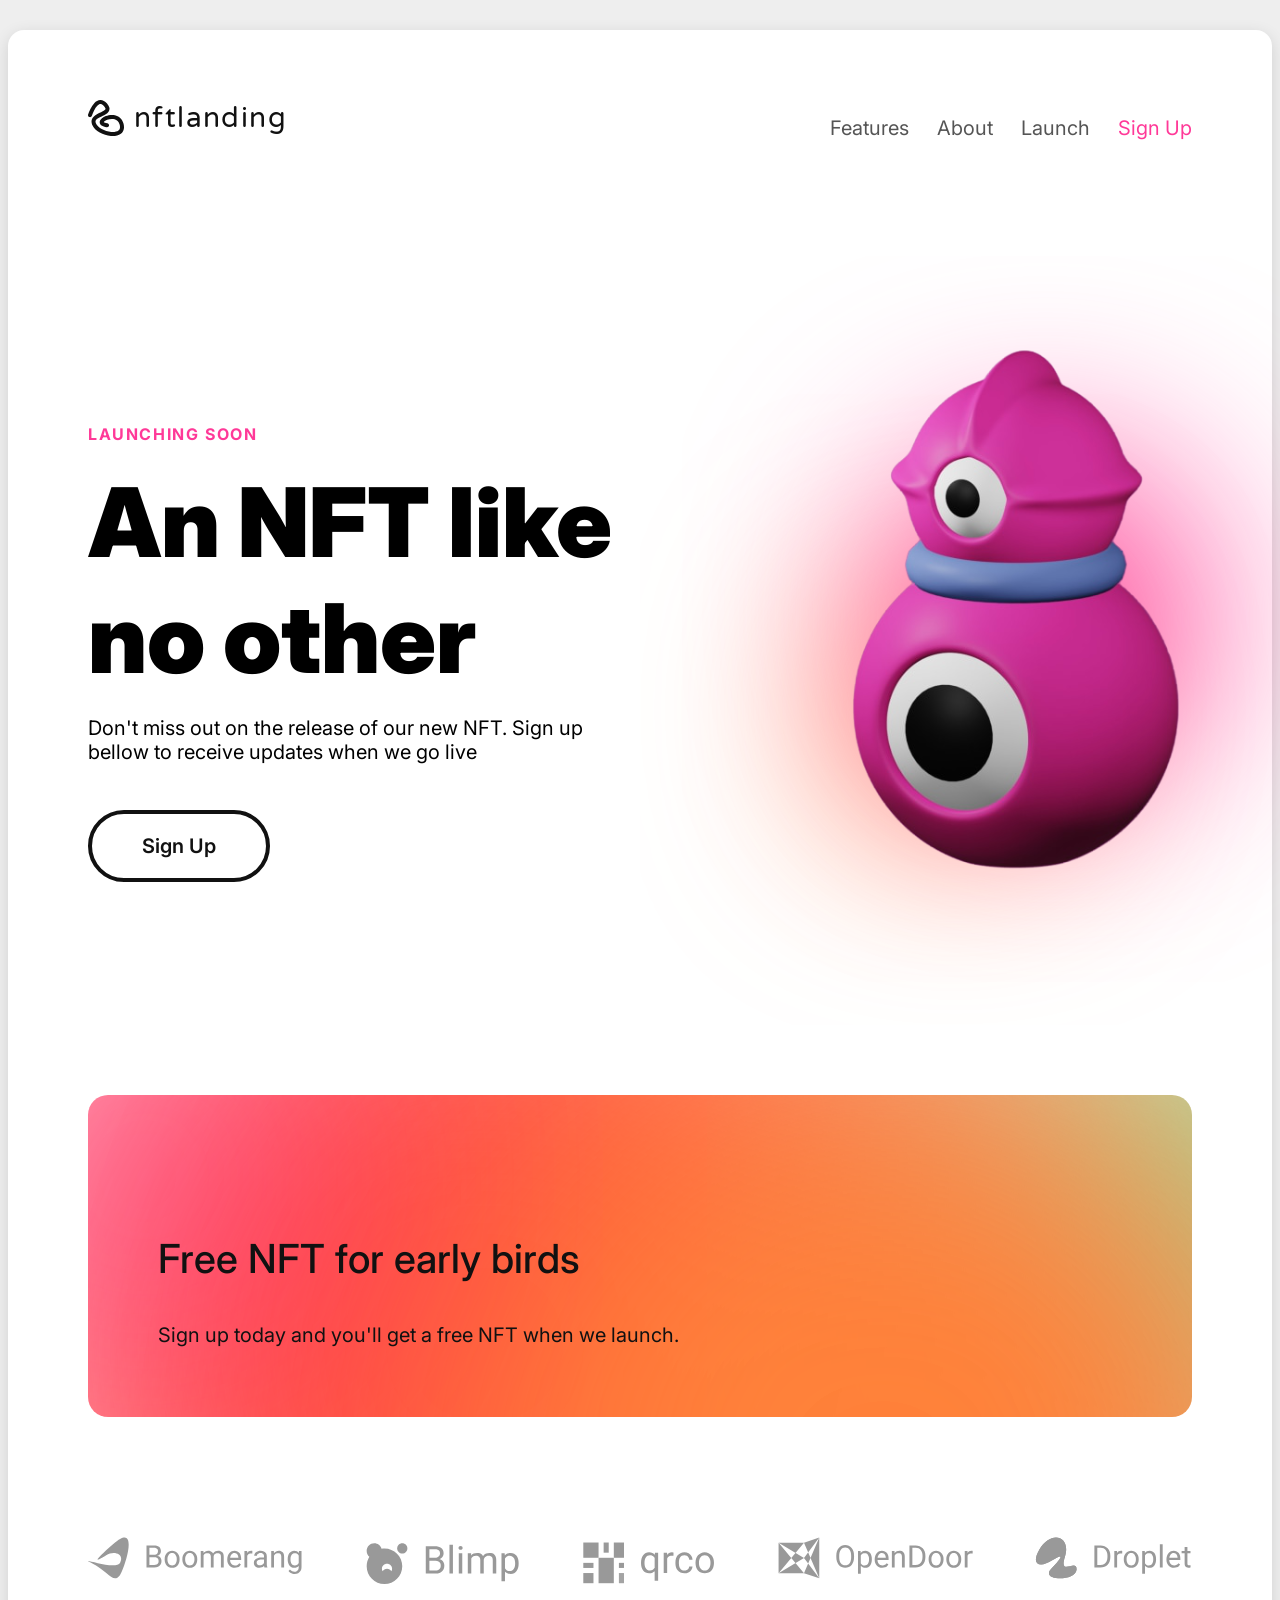
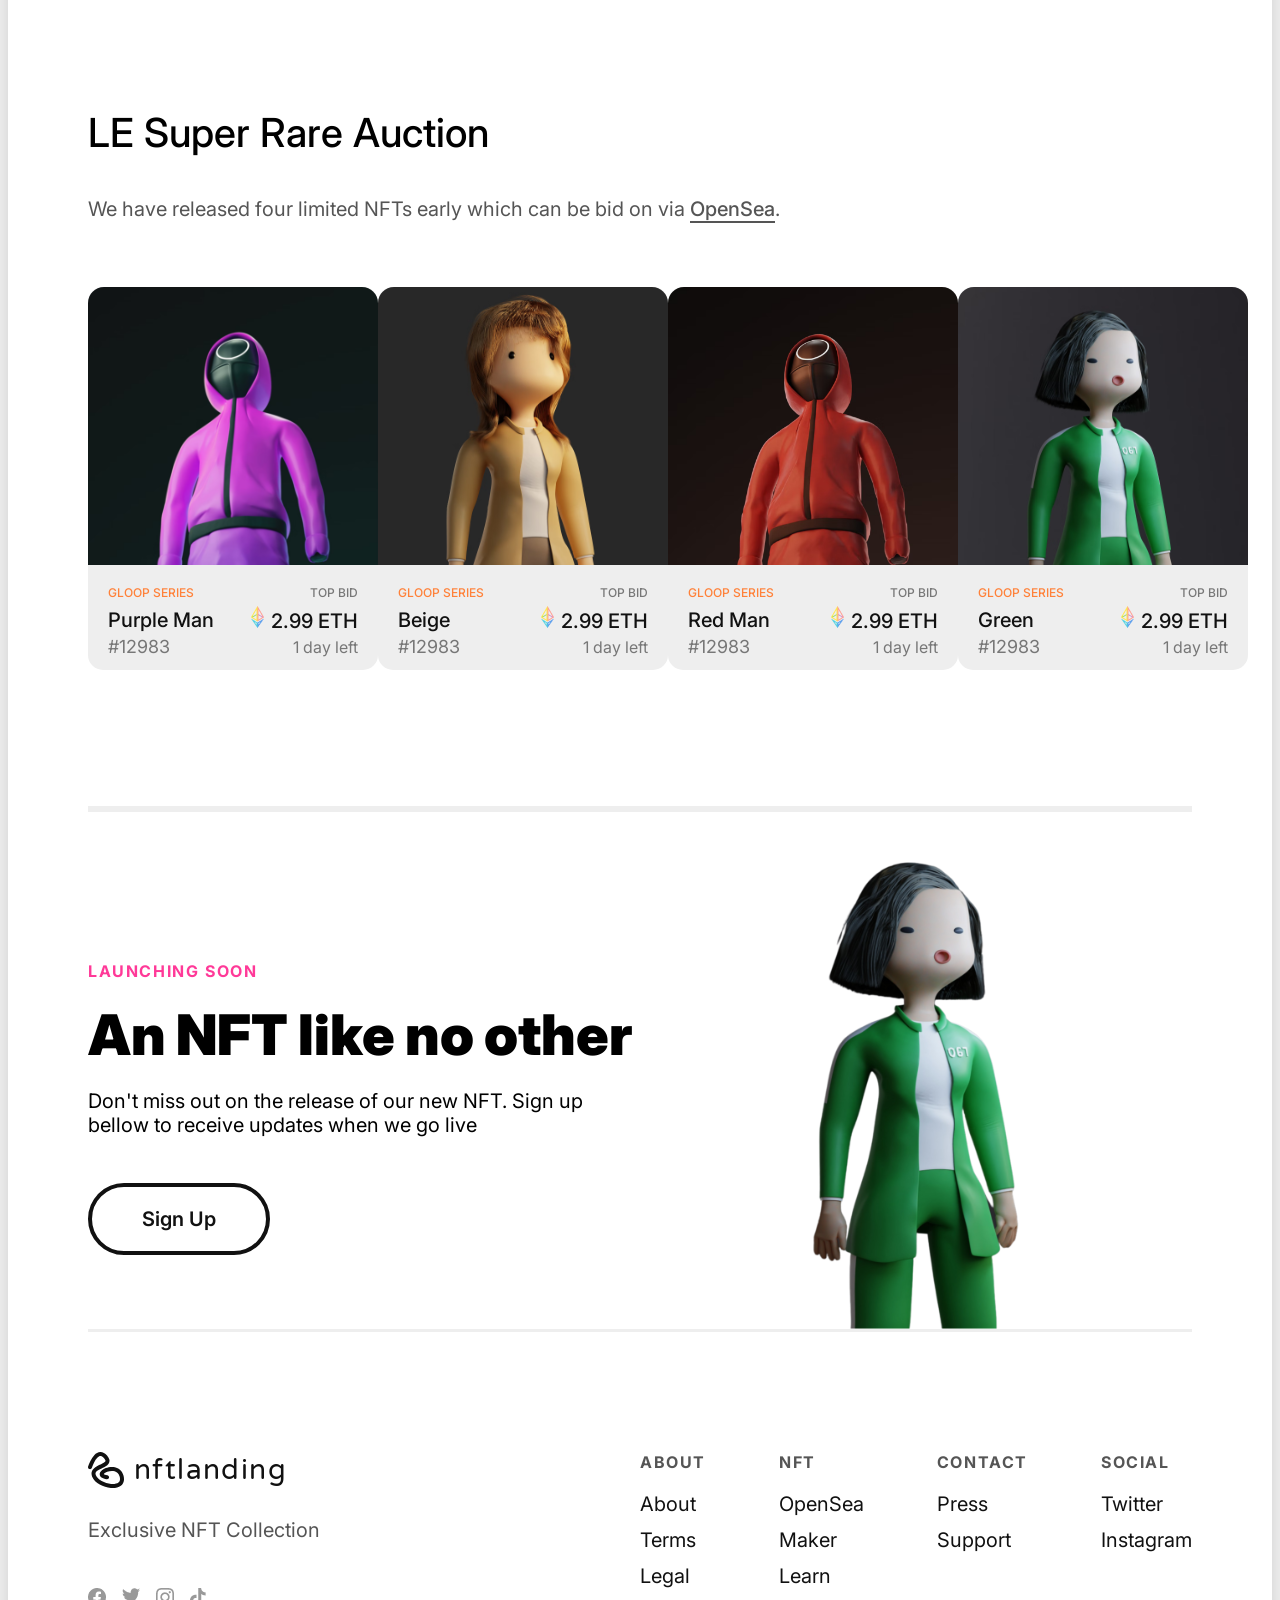
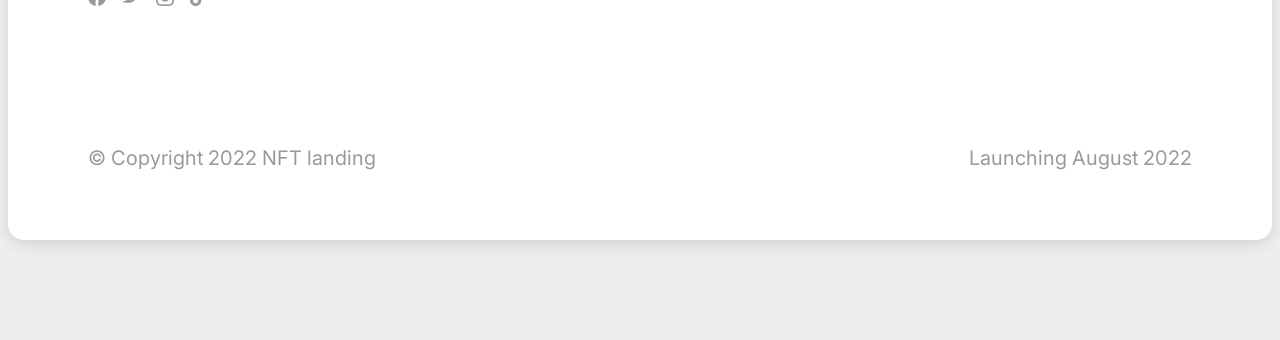
==== index.html @ 6f8ee796 "renamed main html file" ====
<!DOCTYPE html>
<html lang="en">

<head>
    <meta charset="UTF-8">
    <meta http-equiv="X-UA-Compatible" content="IE=edge">
    <meta name="viewport" content="width=device-width, initial-scale=1.0">
    <link rel="preconnect" href="https://fonts.googleapis.com">
    <link rel="preconnect" href="https://fonts.gstatic.com" crossorigin>
    <link href="https://fonts.googleapis.com/css2?family=Varela+Round&display=swap" rel="stylesheet">
    <link href="https://fonts.googleapis.com/css2?family=Inter:wght@400;500;600;700;800;900&display=swap"
        rel="stylesheet">
    <title>NFT-Startup</title>
    <link rel="stylesheet" href="nft.css">
</head>

<body>
    <div class="container">
        <header>
            <a href="#">
                <div class="logo">
                    <img src="/Vector 1 (Stroke).svg" alt="">
                    <span class="logo-name">nftlanding</span>
                </div>
            </a>
            <nav>
                <ul class="nav-list">
                    <li class="nav-item"><a href="#">Features</a></li>
                    <li class="nav-item"><a href="#">About</a></li>
                    <li class="nav-item"><a href="#">Launch</a></li>
                    <li class="nav-item"><a href="#">Sign Up</a></li>
                </ul>
            </nav>
        </header>

        <section class="hero">
            <div class="info">
                <span class="extra">Launching soon</span>
                <p class="title">An NFT like no other</p>
                <p class="description">Don't miss out on the release of our new NFT. Sign up bellow to receive updates
                    when we go live</p>
                <a href="#" class="button">Sign Up</a>
            </div>
            <div class="foto">
                <img src="/hero-img.svg" alt="">
            </div>
        </section>

        <a href="#">
            <section class="upsell link">
                <p class="upsell-title">Free NFT for early birds</p>
                <p class="upsell-description">Sign up today and you'll get a free NFT when we launch.</p>
            </section>
        </a>

        <section class="press">
            <ul class="press-list">
                <li class="press-item">
                    <a href="#">
                        <img src="/Boomerang.svg" alt="">
                    </a>
                </li>
                <li class="press-item">
                    <a href="#">
                        <img src="/Blimp.svg" alt="">
                    </a>
                </li>
                <li class="press-item">
                    <a href="#">
                        <img src="/Qrco.svg" alt="">
                    </a>
                </li>
                <li class="press-item">
                    <a href="#">
                        <img src="/OpenDoor.svg" alt="">
                    </a>
                </li>
                <li class="press-item">
                    <a href="#">
                        <img src="/Droplet.svg" alt="">
                    </a>
                </li>
            </ul>
        </section>

        <section class="showcase">
            <div class="info">
                <p class="showcase-title">LE Super Rare Auction</p>
                <p class="showcase-description">We have released four limited NFTs early which can be bid on via <a
                        href="#" class="showcase-link">OpenSea</a>.</p>
            </div>
            <ul class="cards-list">
                <li class="card-item">
                    <div class="foto">
                        <img src="/showcase-purple.svg" alt="">
                    </div>
                    <div class="card-info">
                        <span class="series">Gloop series</span>
                        <span class="bid">Top bid</span>
                        <span class="man">Purple Man</span>
                        <span class="eth">2.99 ETH</span>
                        <span class="number">#12983</span>
                        <span class="day">1 day left</span>
                    </div>
                </li>
                <li class="card-item">
                    <div class="foto">
                        <img src="/showcase-beige.svg" alt="">
                    </div>
                    <div class="card-info">
                        <span class="series">Gloop series</span>
                        <span class="bid">Top bid</span>
                        <span class="man">Beige</span>
                        <span class="eth">2.99 ETH</span>
                        <span class="number">#12983</span>
                        <span class="day">1 day left</span>
                    </div>
                </li>
                <li class="card-item">
                    <div class="foto">
                        <img src="/showcase-red.svg" alt="">
                    </div>
                    <div class="card-info">
                        <span class="series">Gloop series</span>
                        <span class="bid">Top bid</span>
                        <span class="man">Red Man</span>
                        <span class="eth">2.99 ETH</span>
                        <span class="number">#12983</span>
                        <span class="day">1 day left</span>
                    </div>
                </li>
                <li class="card-item">
                    <div class="foto">
                        <img src="/showcase-green.svg" alt="">
                    </div>
                    <div class="card-info">
                        <span class="series">Gloop series</span>
                        <span class="bid">Top bid</span>
                        <span class="man">Green</span>
                        <span class="eth">2.99 ETH</span>
                        <span class="number">#12983</span>
                        <span class="day">1 day left</span>
                    </div>
                </li>
            </ul>
        </section>

        <section class="footer-upsell hero">
            <div class="info">
                <span class="extra">Launching soon</span>
                <p class="title">An NFT like no other</p>
                <p class="description">Don't miss out on the release of our new NFT. Sign up bellow to receive updates
                    when we go live</p>
                <a href="#" class="button">Sign Up</a>
            </div>
            <div class="foto">
                <img src="/footer-upsell.svg" alt="">
            </div>
        </section>

        <footer>
            <div class="footer-left">
                <a href="#">
                    <div class="logo">
                        <img src="/Vector 1 (Stroke).svg" alt="">
                        <span class="logo-name">nftlanding</span>
                    </div>
                </a>
                <div class="extra-info">Exclusive NFT Collection</div>
                <ul class="social-media-list">
                    <li class="social-media-item">
                        <a href="#">
                            <img src="/facebook.png" alt="">
                        </a>
                    </li>
                    <li class="social-media-item">
                        <a href="#">
                            <img src="/twitter.png" alt="">
                        </a>
                    </li>
                    <li class="social-media-item">
                        <a href="#">
                            <img src="/instagram.png" alt="">
                        </a>
                    </li>
                    <li class="social-media-item">
                        <a href="#">
                            <img src="/tiktok.png" alt="">
                        </a>
                    </li>
                </ul>
            </div>
            <div class="footer-right">
                <div class="footer-right-list">
                    <div class="list-name">About</div>
                    <ul class="about-list">
                        <li class="about-item"><a href="#">About</a></li>
                        <li class="about-item"><a href="#">Terms</a></li>
                        <li class="about-item"><a href="#">Legal</a></li>
                    </ul>
                </div>
                
                <div class="footer-right-list">
                    <div class="list-name">NFT</div>
                    <ul class="nft-list">
                        <li class="nft-item"><a href="#">OpenSea</a></li>
                        <li class="nft-item"><a href="#">Maker</a></li>
                        <li class="nft-item"><a href="#">Learn</a></li>
                    </ul>
                </div>

                <div class="footer-right-list">
                    <div class="list-name">Contact</div>
                    <ul class="contact-list">
                        <li class="contact-item"><a href="#">Press</a></li>
                        <li class="contact-item"><a href="#">Support</a></li>
                    </ul>
                </div>

                <div class="footer-right-list">
                    <div class="list-name">Social</div>
                    <ul class="social-list">
                        <li class="social-item"><a href="#">Twitter</a></li>
                        <li class="social-item"><a href="#">Instagram</a></li>
                    </ul>
                </div>
            </div>
            <div class="footer-bottom">
                <span class="copyright">© Copyright 2022 NFT landing</span>
                <span class="date">Launching August 2022</span>
            </div>

        </footer>


    </div>

</body>

</html>
---- nft.css ----
body {
    background-color: #EEEEEE;
    margin-top: 30px;
}

.container {
    max-width: 1440px;
    background-color: #FFFFFF;
    box-shadow: 0px 4px 16px rgba(0, 0, 0, 0.12);
    border-radius: 16px;
    margin-left: auto;
    margin-right: auto;
    padding-left: 80px;
    padding-right: 80px;
    margin-bottom: 100px;
}

a {
    text-decoration: none;
    color: #111111;
}

header {
    display: grid;
    grid-template-columns: 1fr 1fr;
    padding-top: 70px;
    padding-bottom: 100px;
}

.logo {
    display: flex;
    align-items: center;
}

.logo img {
    margin-right: 10px;
    width: 36px;
}

.logo .logo-name {
    font-family: 'Varela Round';
    font-style: normal;
    font-weight: 400;
    font-size: 28px;
    letter-spacing: 0.05em;
}

header nav ul.nav-list {
    list-style-type: none;
    display: flex;
    flex-direction: row;
    justify-content: flex-end;
    align-items: center;
    gap: 28px;
}

header nav ul.nav-list li.nav-item a {
    text-decoration: none;
    color: #555555;
    font-family: 'Inter';
    font-style: normal;
    font-weight: 400;
    font-size: 20px;
}

header nav ul.nav-list li.nav-item:last-child a {
    color: #FF3998;
}

section.hero {
    display: grid;
    grid-template-columns: 50% 50%;
    align-items: center;
}

section.hero .info .extra {
    text-transform: uppercase;
    color: #FF3998;
    font-family: 'Inter';
    font-style: normal;
    font-weight: 700;
    font-size: 16px;
    letter-spacing: 0.1em;
}

section.hero .info .title {
    font-family: 'Inter';
    font-style: normal;
    font-weight: 900;
    font-size: 96px;
    margin-bottom: 0;
    margin-top: 20px;
}

section.hero .info .description {
    font-family: 'Inter';
    font-style: normal;
    font-weight: 400;
    font-size: 20px;
    margin-bottom: 70px;
}

section.hero .info .button {
    text-decoration: none;
    font-family: 'Inter';
    font-style: normal;
    font-weight: 600;
    font-size: 20px;
    color: #111111;
    border: 4px solid #111111;
    border-radius: 50px;
    padding: 20px 50px;
}

section.hero .foto {
    display: grid;
    grid-template-columns: 1fr;
    align-items: center;
    justify-items: center;
}

section.upsell {
    position: relative;
    background-image: url('/upsell-background.svg');
    background-repeat: no-repeat;
    background-size: cover;
    padding-top: 100px;
    padding-left: 70px;
    padding-bottom: 50px;
    border-radius: 20px;
    margin-top: 70px;
}

section.upsell .upsell-title {
    font-family: 'Inter';
    font-style: normal;
    font-weight: 500;
    font-size: 40px;
    line-height: 48px;
}

section.upsell .upsell-description {
    font-family: 'Inter';
    font-style: normal;
    font-weight: 400;
    font-size: 20px;
}

section.press {
    margin-top: 120px;
    margin-bottom: 120px;
}

section.press ul.press-list {
    list-style-type: none;
    display: flex;
    justify-content: space-between;
    padding-left: 0px;
}

section.showcase {
    margin-bottom: 120px;
    display: grid;
    grid-template-rows: min-content;
}

section.showcase .info .showcase-title {
    font-family: 'Inter';
    font-style: normal;
    font-weight: 500;
    font-size: 40px;
    margin-top: 0px;
}

section.showcase .info .showcase-description {
    font-family: 'Inter';
    font-style: normal;
    font-weight: 400;
    font-size: 20px;
    color: #555555;
    margin-bottom: 50px;
}

section.showcase .info .showcase-description a.showcase-link {
    border-bottom: 2px solid #555555;
    font-weight: 500;
    color: #555555;
}

section.showcase ul.cards-list {
    list-style-type: none;
    padding-left: 0px;
    display: flex;
    justify-content: space-between;
}

section.showcase ul.cards-list li.card-item {
    background-color: #EEEEEE;
    border-radius: 15px;
    display: flex;
    flex-direction: column;
    flex-wrap: wrap;
}

section.showcase ul.cards-list li.card-item .card-info {
    display: grid;
    grid-template-columns: 1fr 1fr;
    grid-template-rows: repeat(3, 1fr);
    align-items: center;
    padding: 10px 20px;

    font-family: 'Inter';
    font-style: normal;
}

section.showcase ul.cards-list li.card-item .card-info .bid,
section.showcase ul.cards-list li.card-item .card-info .eth,
section.showcase ul.cards-list li.card-item .card-info .day {
    justify-self: end;
}

section.showcase ul.cards-list li.card-item .card-info .series {
    font-weight: 500;
    font-size: 12px;
    text-transform: uppercase;
    color: #FF8139;
}

section.showcase ul.cards-list li.card-item .card-info .man {
    font-weight: 500;
    font-size: 20px;
    color: #111111;
}

section.showcase ul.cards-list li.card-item .card-info .number {
    font-weight: 400;
    font-size: 18px;
    color: #777777;
}

section.showcase ul.cards-list li.card-item .card-info .bid {
    font-weight: 500;
    font-size: 12px;
    color: #777777;
    text-transform: uppercase;
}

section.showcase ul.cards-list li.card-item .card-info .eth {
    font-weight: 500;
    font-size: 20px;
    color: #111111;
}

section.showcase ul.cards-list li.card-item .card-info .day {
    color: #777777;
}

section.showcase ul.cards-list li.card-item .card-info .eth::before {
    content: url('/showcase-eth.png');
    display: inline-block;
    padding-right: 7px;
}

section.footer-upsell {
    border-top: 6px solid #EEEEEE;
    padding-top: 50px;

    border-bottom: 3px solid #EEEEEE;
    /* padding-bottom: 50px; */
}

section.footer-upsell .info .title {
    font-size: 56px;
}

footer {
    display: grid;
    grid-template-columns: 1fr 1fr;
    margin-top: 120px;
    padding-bottom: 70px;
}

footer .footer-left .extra-info {
    font-family: 'Inter';
    font-style: normal;
    font-weight: 400;
    font-size: 20px;
    color: #555555;
    padding: 30px 0px;
}

footer .footer-left .social-media-list {
    list-style-type: none;
    padding-left: 0px;
    display: flex;
    gap: 16px;
}

footer .footer-right {
    display: flex;
    justify-content: space-between;
    font-family: 'Inter';
    font-style: normal;
    color: #555555;
}

footer .footer-right .footer-right-list .list-name {
    font-weight: 700;
    font-size: 16px;
    letter-spacing: 0.1em;
    text-transform: uppercase;
    
}

footer .footer-right .footer-right-list ul {
    list-style-type: none;
    padding-left: 0px;
    font-weight: 400;
    font-size: 20px;
}

footer .footer-right .footer-right-list ul li {
    padding-bottom: 12px;
}




footer .footer-bottom {
    grid-column: span 2;

    display: flex;
    justify-content: space-between;

    font-family: 'Inter';
    font-style: normal;
    font-weight: 400;
    font-size: 20px;
    color: #999999;
    padding-top: 120px;
}
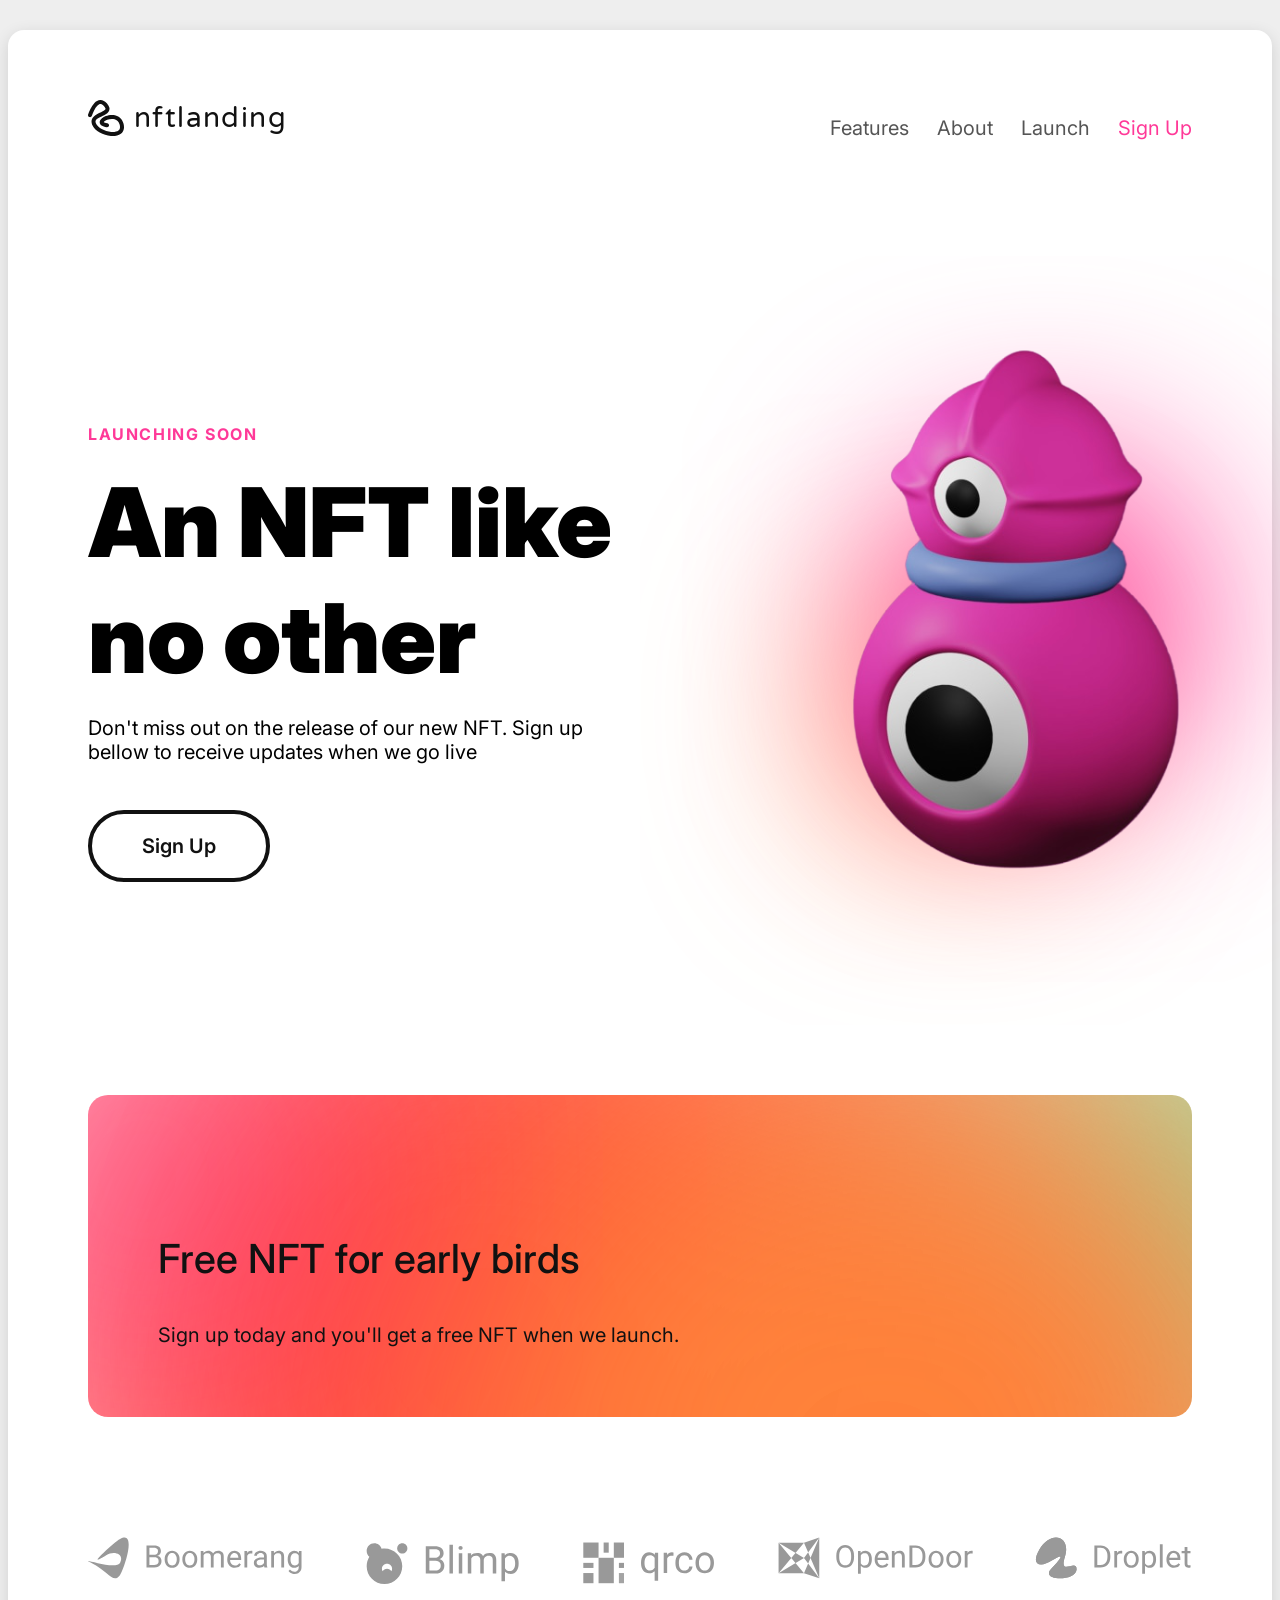
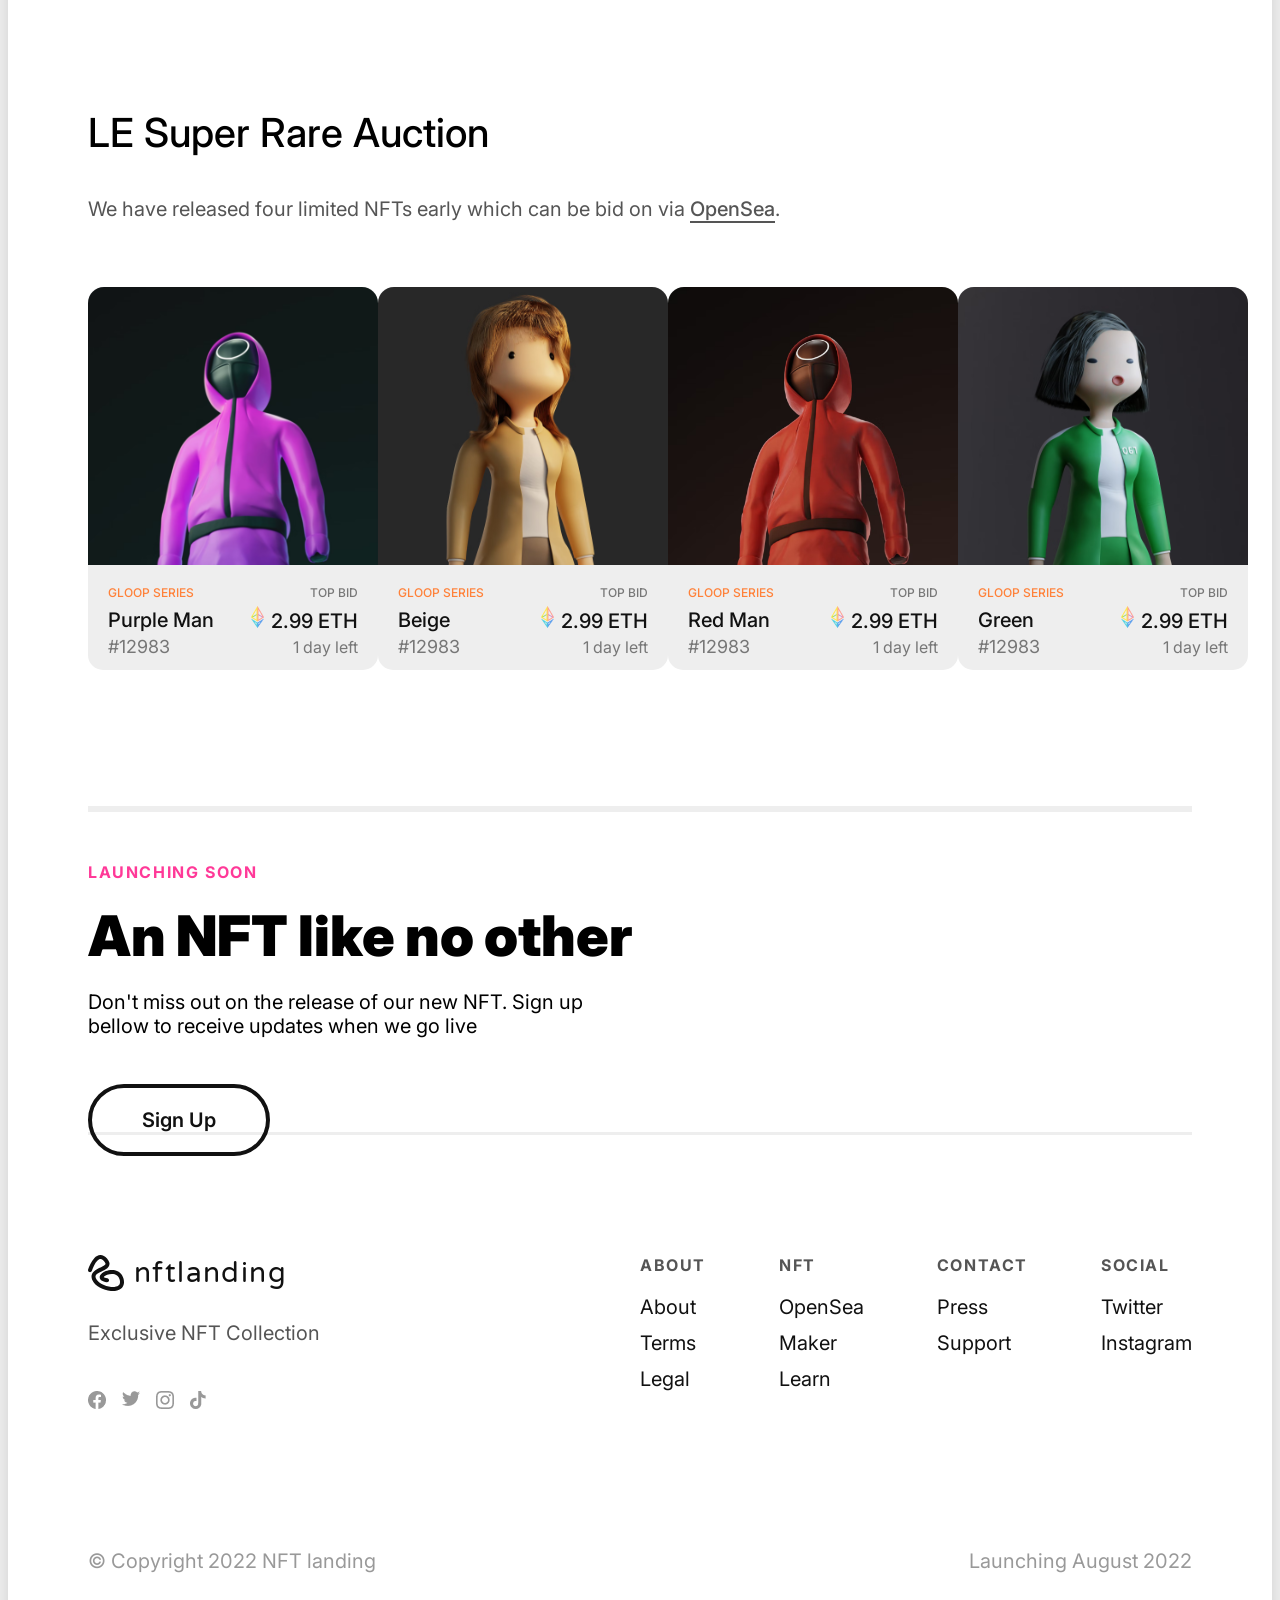
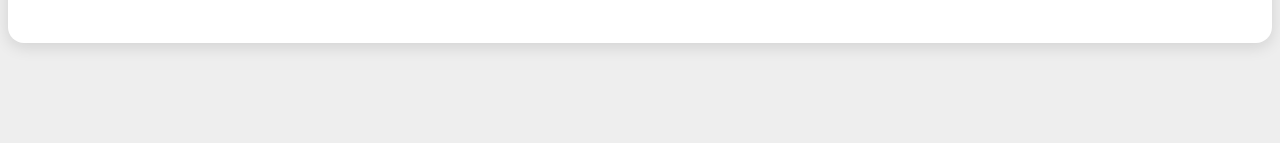
==== commit e2890e99: "foto link correction with ./" ====
--- a/index.html
+++ b/index.html
@@ -19,7 +19,7 @@
         <header>
             <a href="#">
                 <div class="logo">
-                    <img src="/Vector 1 (Stroke).svg" alt="">
+                    <img src="./Vector 1 (Stroke).svg" alt="">
                     <span class="logo-name">nftlanding</span>
                 </div>
             </a>
@@ -42,7 +42,7 @@
                 <a href="#" class="button">Sign Up</a>
             </div>
             <div class="foto">
-                <img src="/hero-img.svg" alt="">
+                <img src="./hero-img.svg" alt="">
             </div>
         </section>
 
@@ -57,27 +57,27 @@
             <ul class="press-list">
                 <li class="press-item">
                     <a href="#">
-                        <img src="/Boomerang.svg" alt="">
-                    </a>
-                </li>
-                <li class="press-item">
-                    <a href="#">
-                        <img src="/Blimp.svg" alt="">
-                    </a>
-                </li>
-                <li class="press-item">
-                    <a href="#">
-                        <img src="/Qrco.svg" alt="">
-                    </a>
-                </li>
-                <li class="press-item">
-                    <a href="#">
-                        <img src="/OpenDoor.svg" alt="">
-                    </a>
-                </li>
-                <li class="press-item">
-                    <a href="#">
-                        <img src="/Droplet.svg" alt="">
+                        <img src="./Boomerang.svg" alt="">
+                    </a>
+                </li>
+                <li class="press-item">
+                    <a href="#">
+                        <img src="./Blimp.svg" alt="">
+                    </a>
+                </li>
+                <li class="press-item">
+                    <a href="#">
+                        <img src="./Qrco.svg" alt="">
+                    </a>
+                </li>
+                <li class="press-item">
+                    <a href="#">
+                        <img src="./OpenDoor.svg" alt="">
+                    </a>
+                </li>
+                <li class="press-item">
+                    <a href="#">
+                        <img src="./Droplet.svg" alt="">
                     </a>
                 </li>
             </ul>
@@ -92,7 +92,7 @@
             <ul class="cards-list">
                 <li class="card-item">
                     <div class="foto">
-                        <img src="/showcase-purple.svg" alt="">
+                        <img src="./showcase-purple.svg" alt="">
                     </div>
                     <div class="card-info">
                         <span class="series">Gloop series</span>
@@ -105,7 +105,7 @@
                 </li>
                 <li class="card-item">
                     <div class="foto">
-                        <img src="/showcase-beige.svg" alt="">
+                        <img src="./showcase-beige.svg" alt="">
                     </div>
                     <div class="card-info">
                         <span class="series">Gloop series</span>
@@ -118,7 +118,7 @@
                 </li>
                 <li class="card-item">
                     <div class="foto">
-                        <img src="/showcase-red.svg" alt="">
+                        <img src="./showcase-red.svg" alt="">
                     </div>
                     <div class="card-info">
                         <span class="series">Gloop series</span>
@@ -131,7 +131,7 @@
                 </li>
                 <li class="card-item">
                     <div class="foto">
-                        <img src="/showcase-green.svg" alt="">
+                        <img src="./showcase-green.svg" alt="">
                     </div>
                     <div class="card-info">
                         <span class="series">Gloop series</span>
@@ -154,7 +154,7 @@
                 <a href="#" class="button">Sign Up</a>
             </div>
             <div class="foto">
-                <img src="/footer-upsell.svg" alt="">
+                <img src=".footer-upsell.svg" alt="">
             </div>
         </section>
 
@@ -162,7 +162,7 @@
             <div class="footer-left">
                 <a href="#">
                     <div class="logo">
-                        <img src="/Vector 1 (Stroke).svg" alt="">
+                        <img src="./Vector 1 (Stroke).svg" alt="">
                         <span class="logo-name">nftlanding</span>
                     </div>
                 </a>
@@ -170,22 +170,22 @@
                 <ul class="social-media-list">
                     <li class="social-media-item">
                         <a href="#">
-                            <img src="/facebook.png" alt="">
-                        </a>
-                    </li>
-                    <li class="social-media-item">
-                        <a href="#">
-                            <img src="/twitter.png" alt="">
-                        </a>
-                    </li>
-                    <li class="social-media-item">
-                        <a href="#">
-                            <img src="/instagram.png" alt="">
-                        </a>
-                    </li>
-                    <li class="social-media-item">
-                        <a href="#">
-                            <img src="/tiktok.png" alt="">
+                            <img src="./facebook.png" alt="">
+                        </a>
+                    </li>
+                    <li class="social-media-item">
+                        <a href="#">
+                            <img src="./twitter.png" alt="">
+                        </a>
+                    </li>
+                    <li class="social-media-item">
+                        <a href="#">
+                            <img src="./instagram.png" alt="">
+                        </a>
+                    </li>
+                    <li class="social-media-item">
+                        <a href="#">
+                            <img src="./tiktok.png" alt="">
                         </a>
                     </li>
                 </ul>
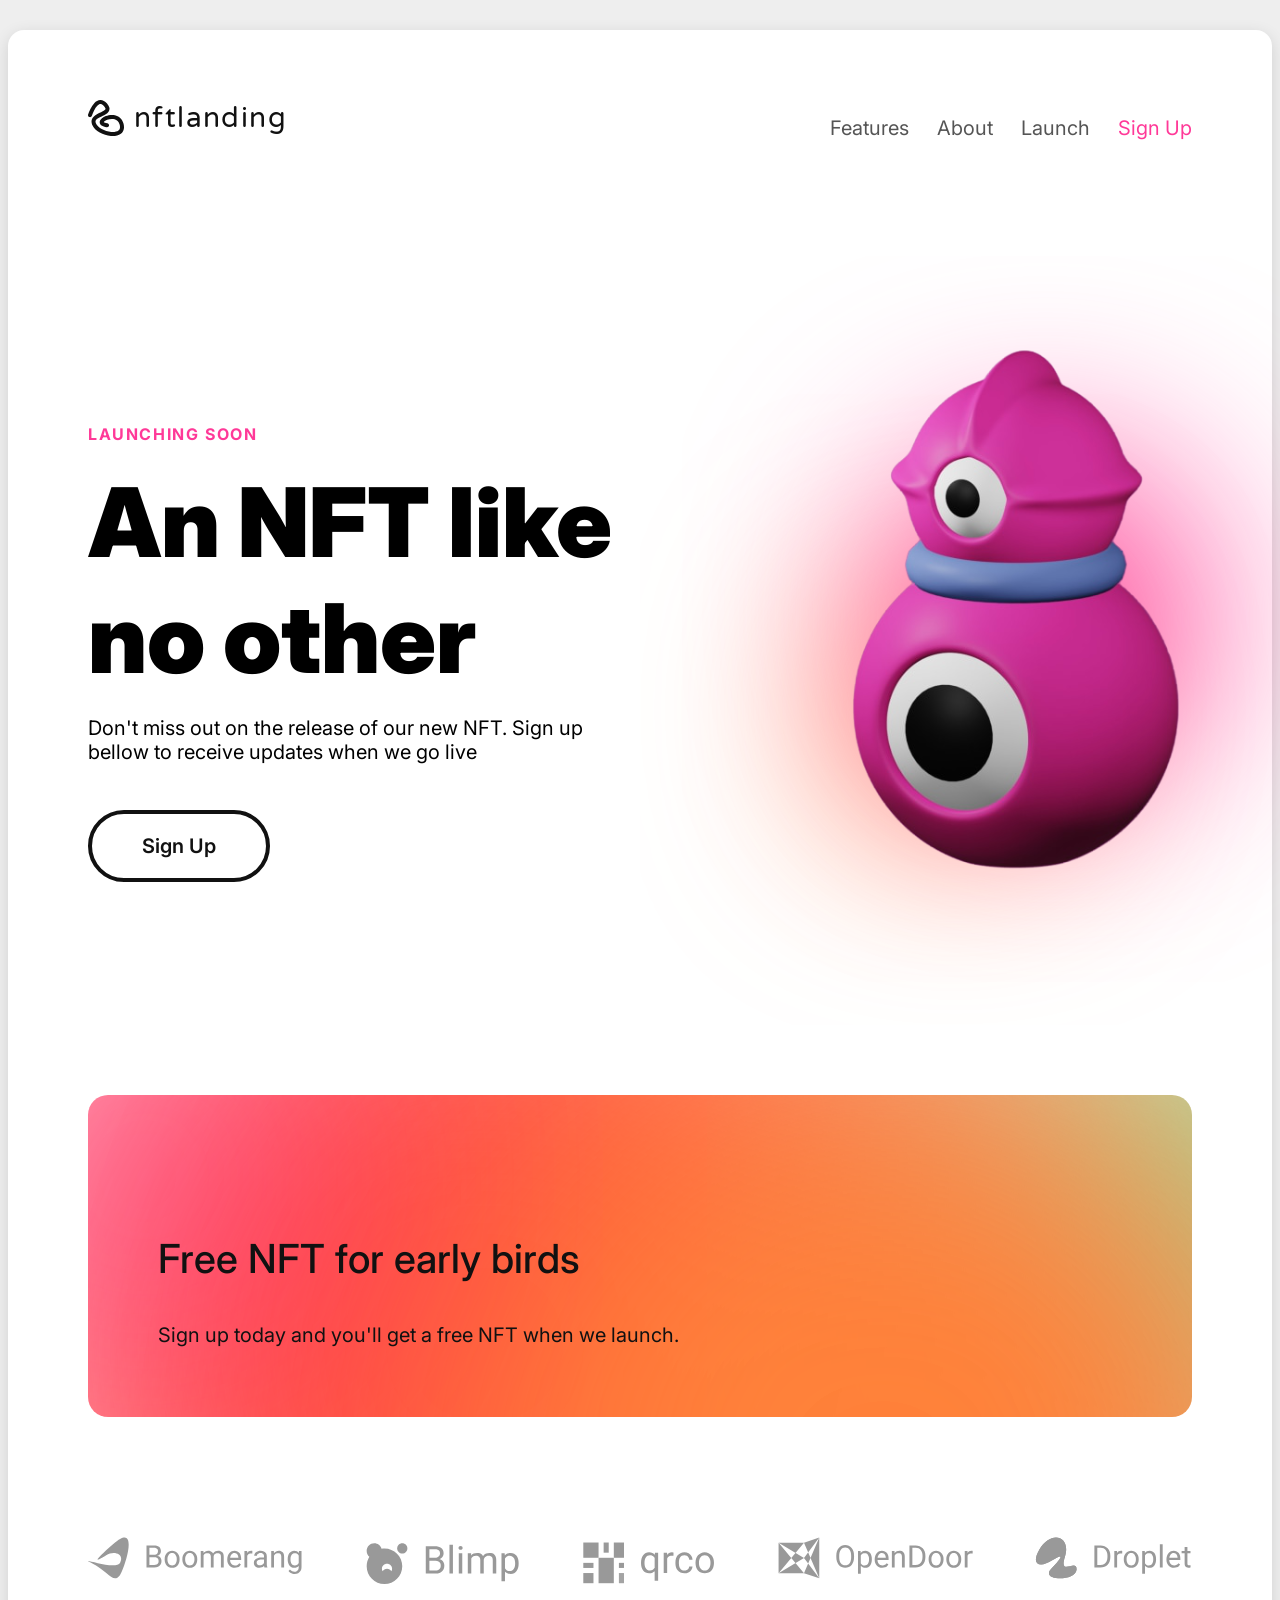
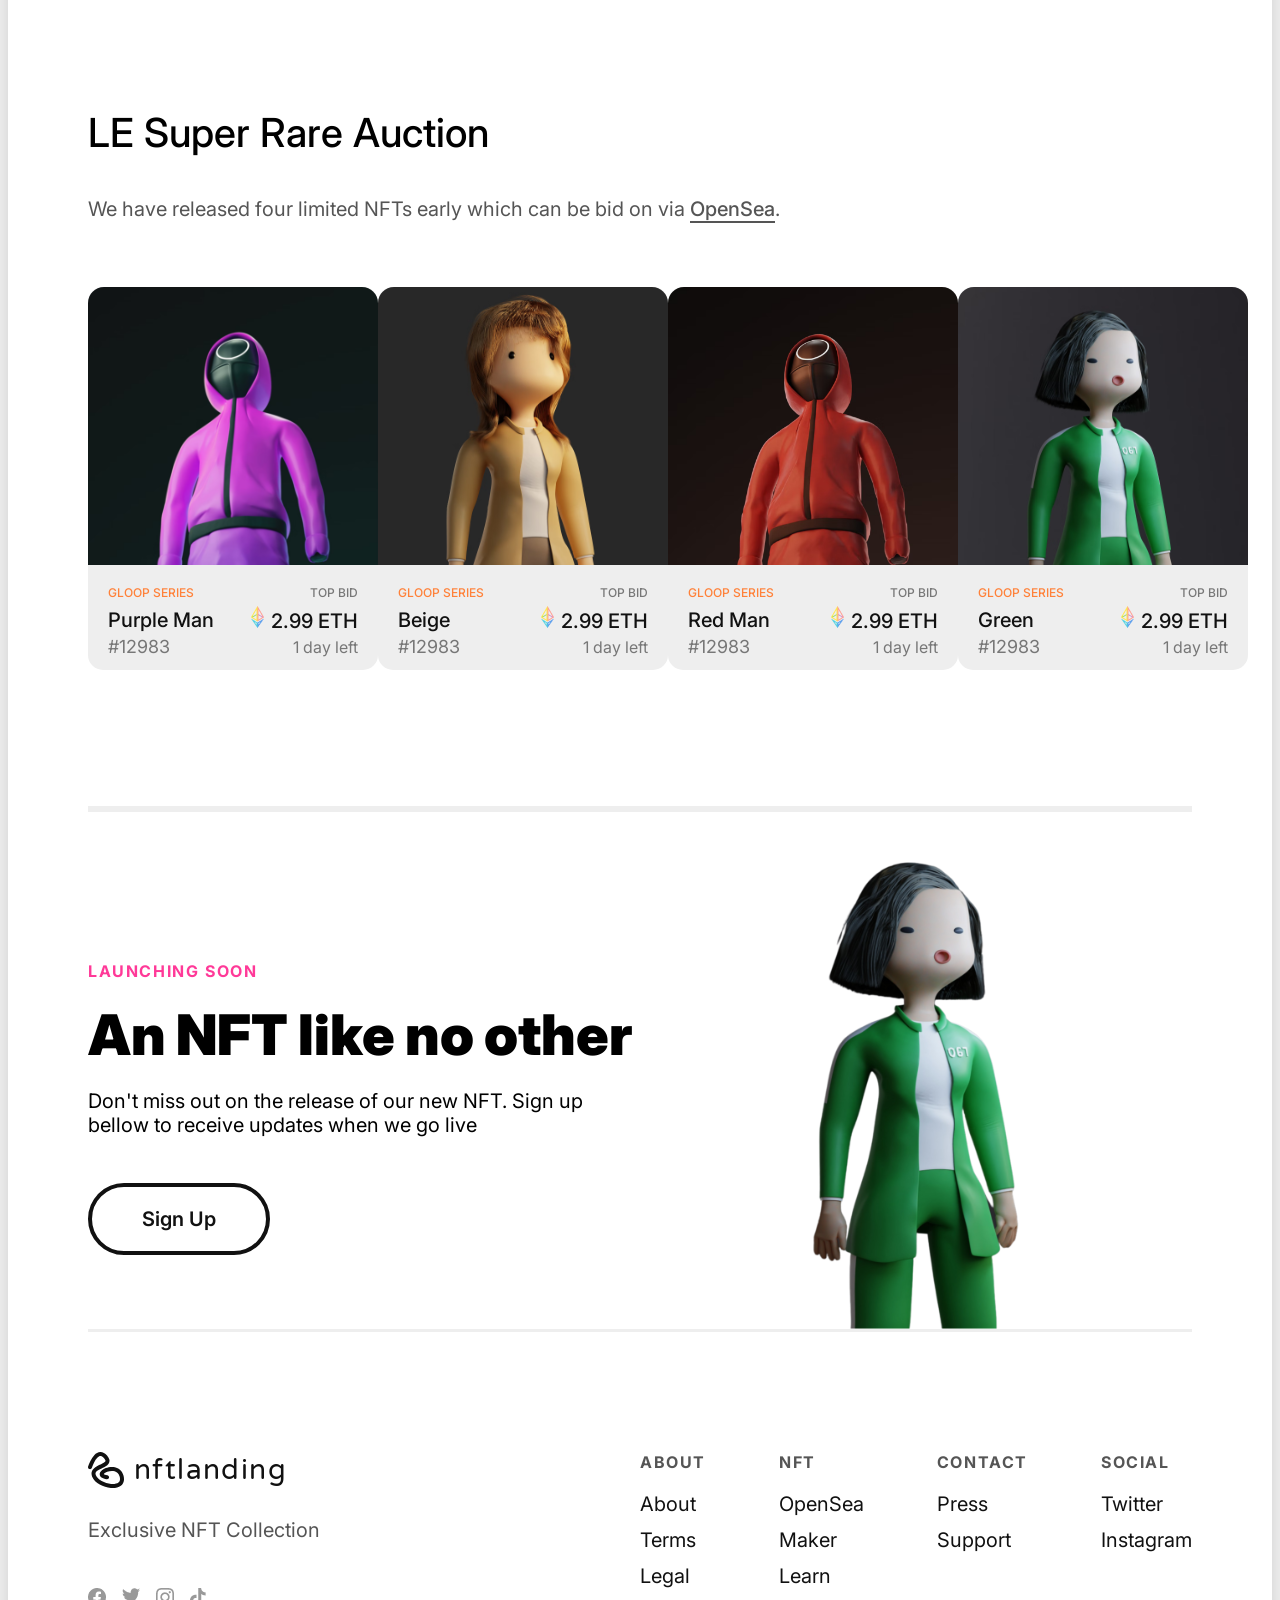
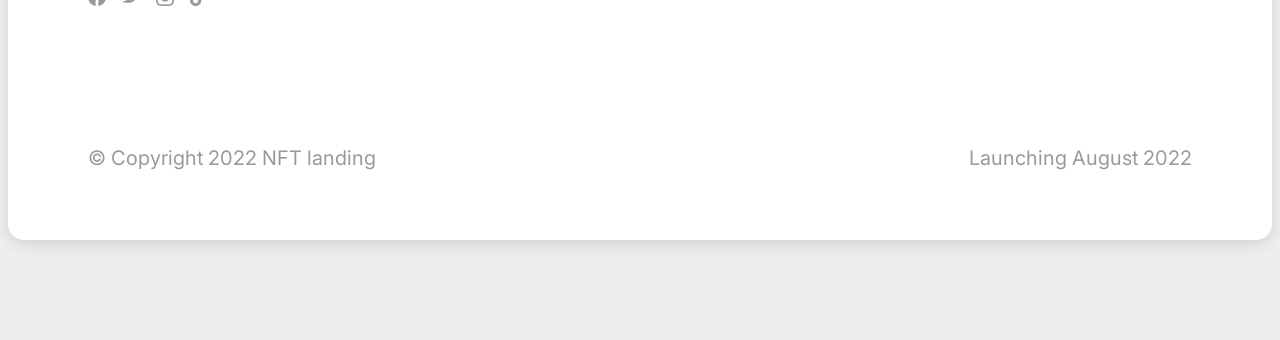
==== commit 256ce745: "also foto link correction" ====
--- a/index.html
+++ b/index.html
@@ -154,7 +154,7 @@
                 <a href="#" class="button">Sign Up</a>
             </div>
             <div class="foto">
-                <img src=".footer-upsell.svg" alt="">
+                <img src="./footer-upsell.svg" alt="">
             </div>
         </section>
 
